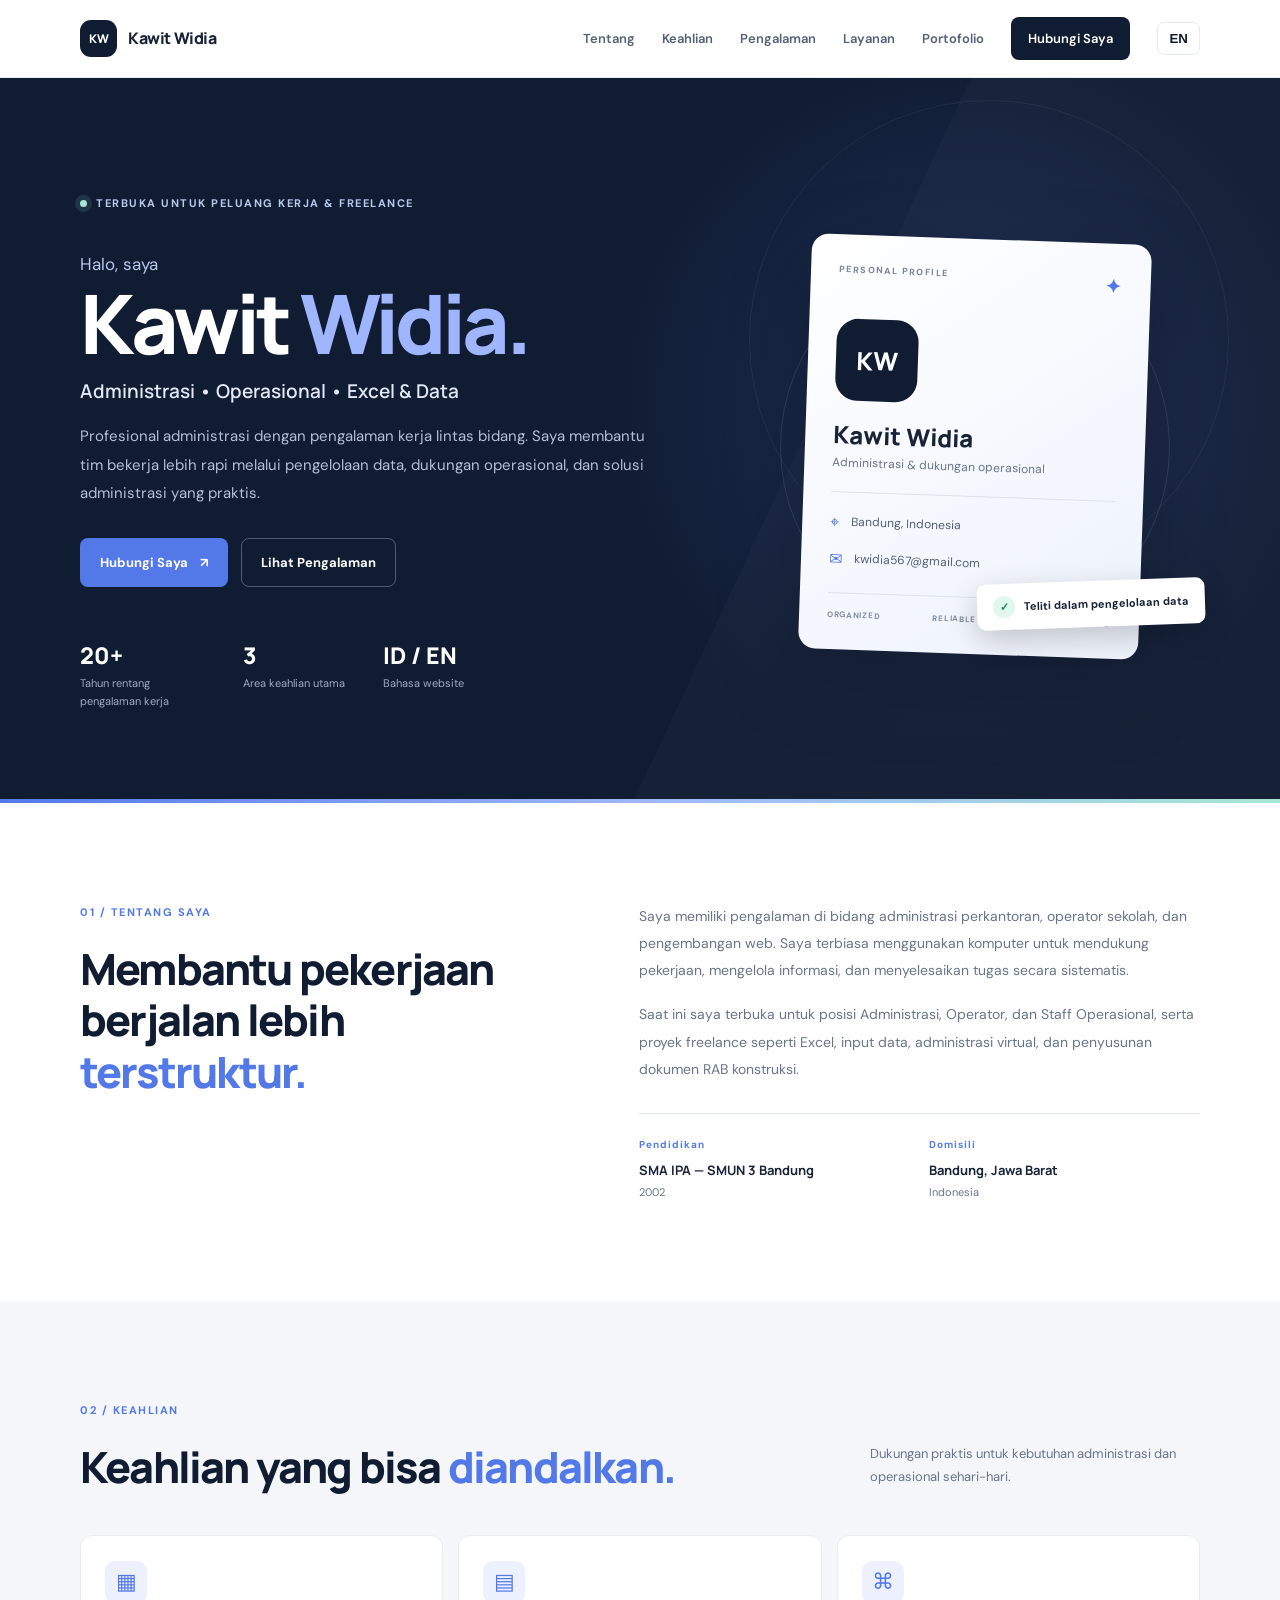
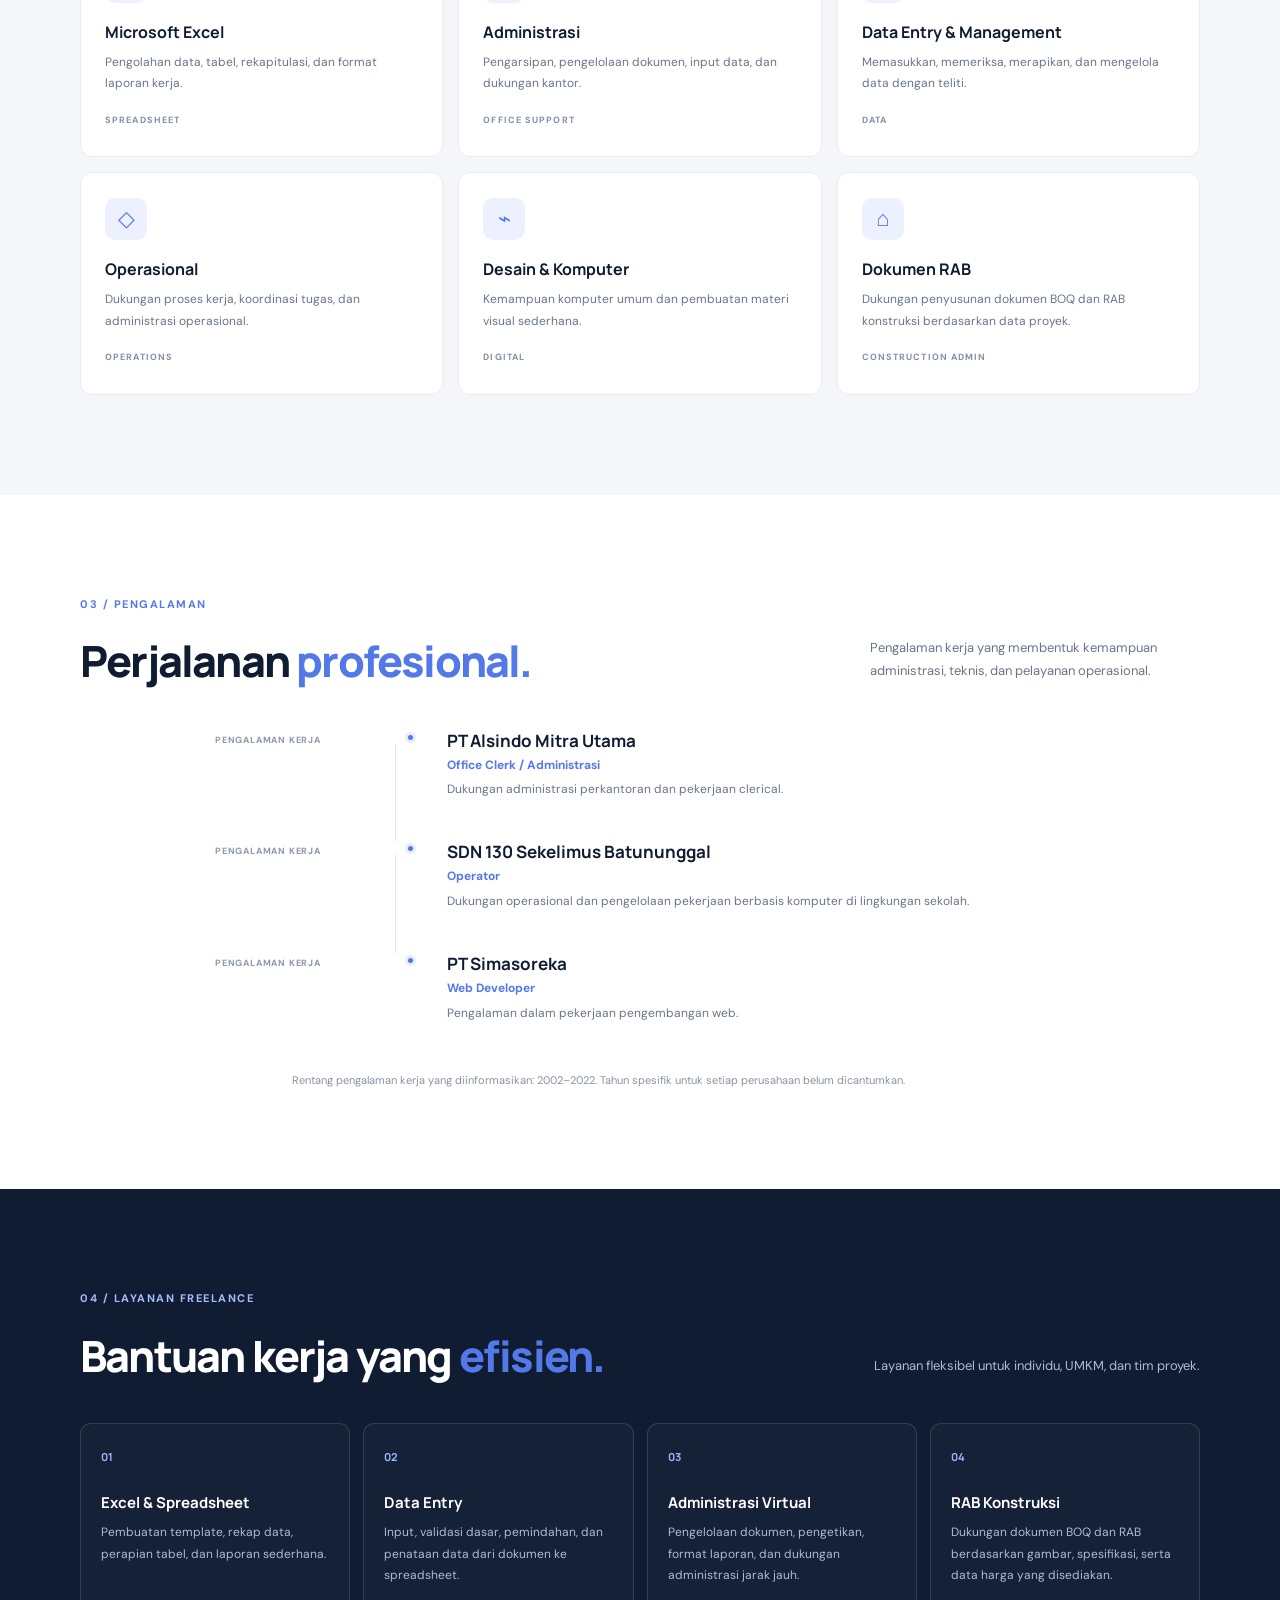
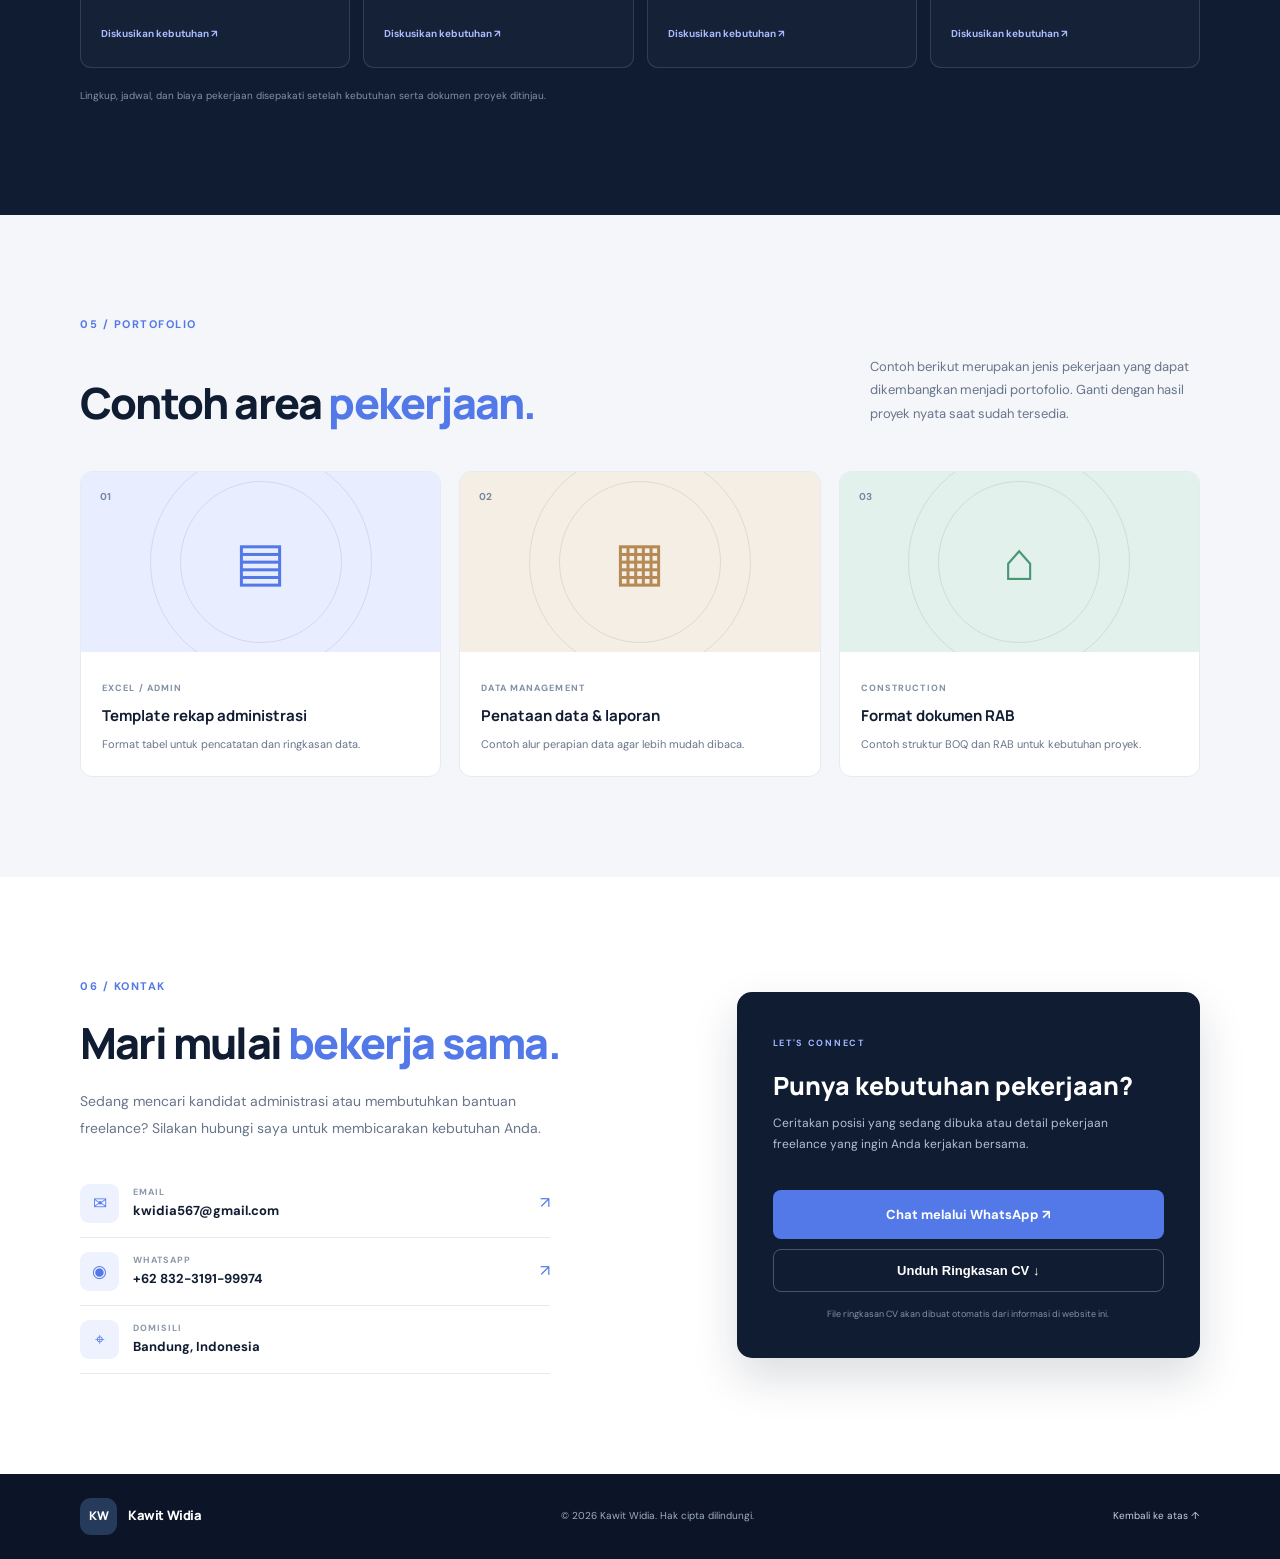
==== index.html @ 88324a98 "Add files via upload" ====
<!DOCTYPE html>
<html lang="id">
<head>
  <meta charset="UTF-8">
  <meta name="viewport" content="width=device-width, initial-scale=1.0">
  <meta name="description" content="Website pribadi Kawit Widia — Administrasi, Excel, data entry, operasional, dan layanan RAB konstruksi.">
  <meta name="theme-color" content="#101c32">
  <title>Kawit Widia | Personal Portfolio</title>
  <link rel="preconnect" href="https://fonts.googleapis.com">
  <link rel="preconnect" href="https://fonts.gstatic.com" crossorigin>
  <link href="https://fonts.googleapis.com/css2?family=DM+Sans:wght@400;500;600;700&family=Manrope:wght@400;500;600;700;800&display=swap" rel="stylesheet">
  <link rel="stylesheet" href="style.css">
</head>
<body>
  <header class="site-header">
    <nav class="nav container" aria-label="Navigasi utama">
      <a class="brand" href="#home"><span class="brand-mark">KW</span><span>Kawit Widia</span></a>
      <button class="menu-toggle" id="menuToggle" aria-label="Buka navigasi" aria-expanded="false">☰</button>
      <div class="nav-links" id="navLinks">
        <a href="#about" data-i18n="navAbout">Tentang</a>
        <a href="#skills" data-i18n="navSkills">Keahlian</a>
        <a href="#experience" data-i18n="navExperience">Pengalaman</a>
        <a href="#services" data-i18n="navServices">Layanan</a>
        <a href="#portfolio" data-i18n="navPortfolio">Portofolio</a>
        <a href="#contact" class="nav-contact" data-i18n="navContact">Hubungi Saya</a>
        <button class="lang-toggle" id="langToggle" type="button" aria-label="Switch language">EN</button>
      </div>
    </nav>
  </header>

  <main>
    <section class="hero" id="home">
      <div class="hero-glow"></div>
      <div class="container hero-grid">
        <div class="hero-copy">
          <p class="eyebrow"><span class="status-dot"></span><span data-i18n="availability">TERBUKA UNTUK PELUANG KERJA & FREELANCE</span></p>
          <p class="hero-kicker" data-i18n="hello">Halo, saya</p>
          <h1>Kawit <span>Widia.</span></h1>
          <h2 data-i18n="heroRole">Administrasi • Operasional • Excel & Data</h2>
          <p class="hero-desc" data-i18n="heroDesc">Profesional administrasi dengan pengalaman kerja lintas bidang. Saya membantu tim bekerja lebih rapi melalui pengelolaan data, dukungan operasional, dan solusi administrasi yang praktis.</p>
          <div class="hero-actions">
            <a class="btn btn-primary" href="#contact" data-i18n="contactMe">Hubungi Saya <span>↗</span></a>
            <a class="btn btn-outline" href="#experience" data-i18n="viewExperience">Lihat Pengalaman</a>
          </div>
          <div class="hero-meta">
            <div><strong>20+</strong><span data-i18n="yearsExperience">Tahun rentang pengalaman kerja</span></div>
            <div><strong>3</strong><span data-i18n="focusAreas">Area keahlian utama</span></div>
            <div><strong>ID / EN</strong><span data-i18n="languages">Bahasa website</span></div>
          </div>
        </div>
        <div class="hero-card-wrap">
          <div class="orbit orbit-one"></div><div class="orbit orbit-two"></div>
          <div class="profile-card">
            <div class="profile-top"><span class="mini-label">PERSONAL PROFILE</span><span class="profile-icon">✦</span></div>
            <div class="monogram">KW</div>
            <h3>Kawit Widia</h3>
            <p data-i18n="profileTagline">Administrasi & dukungan operasional</p>
            <div class="profile-line"></div>
            <div class="profile-info"><span>⌖</span><span>Bandung, Indonesia</span></div>
            <div class="profile-info"><span>✉</span><span>kwidia567@gmail.com</span></div>
            <div class="profile-footer"><span>ORGANIZED</span><span>RELIABLE</span><span>DETAIL-ORIENTED</span></div>
          </div>
          <div class="floating-note"><span class="note-check">✓</span><span data-i18n="detailNote">Teliti dalam pengelolaan data</span></div>
        </div>
      </div>
      <div class="hero-bottom-line"></div>
    </section>

    <section class="section" id="about">
      <div class="container two-col">
        <div>
          <p class="section-label">01 / <span data-i18n="aboutLabel">TENTANG SAYA</span></p>
          <h2 class="section-title" data-i18n="aboutTitle">Membantu pekerjaan berjalan lebih <em>terstruktur.</em></h2>
        </div>
        <div class="about-content">
          <p data-i18n="aboutText">Saya memiliki pengalaman di bidang administrasi perkantoran, operator sekolah, dan pengembangan web. Saya terbiasa menggunakan komputer untuk mendukung pekerjaan, mengelola informasi, dan menyelesaikan tugas secara sistematis.</p>
          <p data-i18n="aboutText2">Saat ini saya terbuka untuk posisi Administrasi, Operator, dan Staff Operasional, serta proyek freelance seperti Excel, input data, administrasi virtual, dan penyusunan dokumen RAB konstruksi.</p>
          <div class="about-facts">
            <div><span class="fact-label" data-i18n="education">Pendidikan</span><strong>SMA IPA — SMUN 3 Bandung</strong><small>2002</small></div>
            <div><span class="fact-label" data-i18n="location">Domisili</span><strong>Bandung, Jawa Barat</strong><small>Indonesia</small></div>
          </div>
        </div>
      </div>
    </section>

    <section class="section section-soft" id="skills">
      <div class="container">
        <p class="section-label">02 / <span data-i18n="skillsLabel">KEAHLIAN</span></p>
        <div class="section-heading-row"><h2 class="section-title" data-i18n="skillsTitle">Keahlian yang bisa <em>diandalkan.</em></h2><p data-i18n="skillsIntro">Dukungan praktis untuk kebutuhan administrasi dan operasional sehari-hari.</p></div>
        <div class="skills-grid">
          <article class="skill-card"><div class="skill-icon">▦</div><h3>Microsoft Excel</h3><p data-i18n="excelDesc">Pengolahan data, tabel, rekapitulasi, dan format laporan kerja.</p><span class="skill-tag">SPREADSHEET</span></article>
          <article class="skill-card"><div class="skill-icon">▤</div><h3 data-i18n="adminTitle">Administrasi</h3><p data-i18n="adminDesc">Pengarsipan, pengelolaan dokumen, input data, dan dukungan kantor.</p><span class="skill-tag">OFFICE SUPPORT</span></article>
          <article class="skill-card"><div class="skill-icon">⌘</div><h3 data-i18n="dataTitle">Data Entry & Management</h3><p data-i18n="dataDesc">Memasukkan, memeriksa, merapikan, dan mengelola data dengan teliti.</p><span class="skill-tag">DATA</span></article>
          <article class="skill-card"><div class="skill-icon">◇</div><h3 data-i18n="opsTitle">Operasional</h3><p data-i18n="opsDesc">Dukungan proses kerja, koordinasi tugas, dan administrasi operasional.</p><span class="skill-tag">OPERATIONS</span></article>
          <article class="skill-card"><div class="skill-icon">⌁</div><h3 data-i18n="designTitle">Desain & Komputer</h3><p data-i18n="designDesc">Kemampuan komputer umum dan pembuatan materi visual sederhana.</p><span class="skill-tag">DIGITAL</span></article>
          <article class="skill-card"><div class="skill-icon">⌂</div><h3 data-i18n="rabTitle">Dokumen RAB</h3><p data-i18n="rabDesc">Dukungan penyusunan dokumen BOQ dan RAB konstruksi berdasarkan data proyek.</p><span class="skill-tag">CONSTRUCTION ADMIN</span></article>
        </div>
      </div>
    </section>

    <section class="section" id="experience">
      <div class="container">
        <p class="section-label">03 / <span data-i18n="experienceLabel">PENGALAMAN</span></p>
        <div class="section-heading-row"><h2 class="section-title" data-i18n="experienceTitle">Perjalanan <em>profesional.</em></h2><p data-i18n="experienceIntro">Pengalaman kerja yang membentuk kemampuan administrasi, teknis, dan pelayanan operasional.</p></div>
        <div class="timeline">
          <article class="timeline-item"><div class="timeline-date">PENGALAMAN KERJA</div><div class="timeline-marker"></div><div class="timeline-body"><h3>PT Alsindo Mitra Utama</h3><p class="job-title" data-i18n="jobAdmin">Office Clerk / Administrasi</p><p data-i18n="jobAdminDesc">Dukungan administrasi perkantoran dan pekerjaan clerical.</p></div></article>
          <article class="timeline-item"><div class="timeline-date">PENGALAMAN KERJA</div><div class="timeline-marker"></div><div class="timeline-body"><h3>SDN 130 Sekelimus Batununggal</h3><p class="job-title">Operator</p><p data-i18n="jobOperatorDesc">Dukungan operasional dan pengelolaan pekerjaan berbasis komputer di lingkungan sekolah.</p></div></article>
          <article class="timeline-item"><div class="timeline-date">PENGALAMAN KERJA</div><div class="timeline-marker"></div><div class="timeline-body"><h3>PT Simasoreka</h3><p class="job-title" data-i18n="jobWeb">Web Developer</p><p data-i18n="jobWebDesc">Pengalaman dalam pekerjaan pengembangan web.</p></div></article>
        </div>
        <p class="timeline-note" data-i18n="dateNote">Rentang pengalaman kerja yang diinformasikan: 2002–2022. Tahun spesifik untuk setiap perusahaan belum dicantumkan.</p>
      </div>
    </section>

    <section class="section section-dark" id="services">
      <div class="container">
        <p class="section-label section-label-light">04 / <span data-i18n="servicesLabel">LAYANAN FREELANCE</span></p>
        <div class="section-heading-row"><h2 class="section-title light-title" data-i18n="servicesTitle">Bantuan kerja yang <em>efisien.</em></h2><p class="light-copy" data-i18n="servicesIntro">Layanan fleksibel untuk individu, UMKM, dan tim proyek.</p></div>
        <div class="services-grid">
          <article class="service-card"><span class="service-number">01</span><h3>Excel & Spreadsheet</h3><p data-i18n="serviceExcel">Pembuatan template, rekap data, perapian tabel, dan laporan sederhana.</p><a href="#contact" data-i18n="askService">Diskusikan kebutuhan ↗</a></article>
          <article class="service-card"><span class="service-number">02</span><h3>Data Entry</h3><p data-i18n="serviceData">Input, validasi dasar, pemindahan, dan penataan data dari dokumen ke spreadsheet.</p><a href="#contact" data-i18n="askService">Diskusikan kebutuhan ↗</a></article>
          <article class="service-card"><span class="service-number">03</span><h3>Administrasi Virtual</h3><p data-i18n="serviceAdmin">Pengelolaan dokumen, pengetikan, format laporan, dan dukungan administrasi jarak jauh.</p><a href="#contact" data-i18n="askService">Diskusikan kebutuhan ↗</a></article>
          <article class="service-card"><span class="service-number">04</span><h3>RAB Konstruksi</h3><p data-i18n="serviceRab">Dukungan dokumen BOQ dan RAB berdasarkan gambar, spesifikasi, serta data harga yang disediakan.</p><a href="#contact" data-i18n="askService">Diskusikan kebutuhan ↗</a></article>
        </div>
        <p class="service-disclaimer" data-i18n="serviceDisclaimer">Lingkup, jadwal, dan biaya pekerjaan disepakati setelah kebutuhan serta dokumen proyek ditinjau.</p>
      </div>
    </section>

    <section class="section section-soft" id="portfolio">
      <div class="container">
        <p class="section-label">05 / <span data-i18n="portfolioLabel">PORTOFOLIO</span></p>
        <div class="section-heading-row"><h2 class="section-title" data-i18n="portfolioTitle">Contoh area <em>pekerjaan.</em></h2><p data-i18n="portfolioIntro">Contoh berikut merupakan jenis pekerjaan yang dapat dikembangkan menjadi portofolio. Ganti dengan hasil proyek nyata saat sudah tersedia.</p></div>
        <div class="portfolio-grid">
          <article class="portfolio-card"><div class="portfolio-visual visual-blue"><span>01</span><div class="sheet-icon">▤</div></div><div class="portfolio-info"><span class="portfolio-type">EXCEL / ADMIN</span><h3 data-i18n="portfolioExcel">Template rekap administrasi</h3><p data-i18n="portfolioExcelDesc">Format tabel untuk pencatatan dan ringkasan data.</p></div></article>
          <article class="portfolio-card"><div class="portfolio-visual visual-sand"><span>02</span><div class="sheet-icon">▦</div></div><div class="portfolio-info"><span class="portfolio-type">DATA MANAGEMENT</span><h3 data-i18n="portfolioData">Penataan data & laporan</h3><p data-i18n="portfolioDataDesc">Contoh alur perapian data agar lebih mudah dibaca.</p></div></article>
          <article class="portfolio-card"><div class="portfolio-visual visual-green"><span>03</span><div class="sheet-icon">⌂</div></div><div class="portfolio-info"><span class="portfolio-type">CONSTRUCTION</span><h3 data-i18n="portfolioRab">Format dokumen RAB</h3><p data-i18n="portfolioRabDesc">Contoh struktur BOQ dan RAB untuk kebutuhan proyek.</p></div></article>
        </div>
      </div>
    </section>

    <section class="section contact-section" id="contact">
      <div class="container contact-grid">
        <div><p class="section-label">06 / <span data-i18n="contactLabel">KONTAK</span></p><h2 class="section-title" data-i18n="contactTitle">Mari mulai <em>bekerja sama.</em></h2><p class="contact-intro" data-i18n="contactIntro">Sedang mencari kandidat administrasi atau membutuhkan bantuan freelance? Silakan hubungi saya untuk membicarakan kebutuhan Anda.</p>
          <div class="contact-list"><a href="mailto:kwidia567@gmail.com"><span class="contact-symbol">✉</span><span><small>EMAIL</small><strong>kwidia567@gmail.com</strong></span><span class="arrow">↗</span></a><a href="https://wa.me/62832319199974" target="_blank" rel="noopener"><span class="contact-symbol">◉</span><span><small>WHATSAPP</small><strong>+62 832-3191-99974</strong></span><span class="arrow">↗</span></a><div><span class="contact-symbol">⌖</span><span><small data-i18n="location">DOMISILI</small><strong>Bandung, Indonesia</strong></span></div></div>
        </div>
        <div class="contact-panel"><span class="panel-kicker">LET'S CONNECT</span><h3 data-i18n="panelTitle">Punya kebutuhan pekerjaan?</h3><p data-i18n="panelText">Ceritakan posisi yang sedang dibuka atau detail pekerjaan freelance yang ingin Anda kerjakan bersama.</p><a class="btn btn-primary btn-wide" href="https://wa.me/62832319199974?text=Halo%20Kawit%2C%20saya%20ingin%20berdiskusi%20tentang%20peluang%20kerja%20atau%20layanan%20freelance." target="_blank" rel="noopener" data-i18n="chatWhatsapp">Chat melalui WhatsApp ↗</a><button class="btn btn-outline btn-wide download-btn" id="downloadCv" type="button" data-i18n="downloadCv">Unduh Ringkasan CV ↓</button><small class="panel-foot" data-i18n="cvNote">File ringkasan CV akan dibuat otomatis dari informasi di website ini.</small></div>
      </div>
    </section>
  </main>

  <footer class="footer"><div class="container footer-inner"><a class="brand footer-brand" href="#home"><span class="brand-mark">KW</span><span>Kawit Widia</span></a><p>© <span id="year"></span> Kawit Widia. <span data-i18n="rights">Hak cipta dilindungi.</span></p><a href="#home" class="back-top" data-i18n="backTop">Kembali ke atas ↑</a></div></footer>
  <script src="script.js"></script>
</body>
</html>
---- style.css ----
@import url('https://fonts.googleapis.com/css2?family=DM+Sans:wght@400;500;600;700&family=Manrope:wght@400;500;600;700;800&display=swap');
:root{--navy:#101c32;--navy2:#172943;--ink:#182338;--muted:#68758a;--blue:#5379e8;--pale:#f4f6fa;--line:#e5e9f0;--white:#fff;--mint:#a7e6d2}
*{box-sizing:border-box}html{scroll-behavior:smooth;scroll-padding-top:90px}body{margin:0;font-family:'DM Sans',sans-serif;color:var(--ink);line-height:1.65}a{color:inherit;text-decoration:none}.container{width:min(1120px,calc(100% - 48px));margin:auto}.site-header{height:78px;background:rgba(255,255,255,.94);backdrop-filter:blur(16px);position:sticky;top:0;z-index:20;border-bottom:1px solid rgba(229,233,240,.8)}.nav{height:100%;display:flex;align-items:center;justify-content:space-between}.brand{display:flex;align-items:center;gap:11px;font-family:Manrope,sans-serif;font-weight:800;letter-spacing:-.4px}.brand-mark{width:37px;height:37px;background:var(--navy);color:white;display:grid;place-items:center;border-radius:11px;font-size:12px;letter-spacing:0}.nav-links{display:flex;align-items:center;gap:27px;font-size:13px;font-weight:600;color:#536075}.nav-links a:hover{color:var(--blue)}.nav-links .nav-contact{background:var(--navy);color:white;padding:11px 17px;border-radius:8px}.nav-links .nav-contact:hover{background:var(--blue);color:white}.lang-toggle{border:1px solid var(--line);background:white;border-radius:7px;padding:8px 11px;font-weight:700;color:var(--navy);cursor:pointer}.menu-toggle{display:none;background:none;border:0;font-size:24px;color:var(--navy)}
.hero{background:var(--navy);color:white;position:relative;overflow:hidden;padding:105px 0 92px}.hero:before{content:"";position:absolute;inset:0;background:radial-gradient(circle at 75% 45%,rgba(83,121,232,.2),transparent 35%),linear-gradient(115deg,transparent 60%,rgba(255,255,255,.025) 60%)}.hero-glow{position:absolute;width:480px;height:480px;border:1px solid rgba(255,255,255,.06);border-radius:50%;right:4%;top:3%}.hero-grid{position:relative;display:grid;grid-template-columns:1.15fr .85fr;align-items:center;gap:60px}.eyebrow,.section-label{font-size:11px;letter-spacing:1.5px;font-weight:700}.eyebrow{color:#b9c8ed;display:flex;align-items:center;gap:9px}.status-dot{width:7px;height:7px;background:var(--mint);border-radius:50%;box-shadow:0 0 0 5px rgba(167,230,210,.12)}.hero-kicker{color:#b9c8ed;margin:38px 0 0;font-size:17px}.hero h1{font:800 clamp(52px,7vw,82px)/1.05 Manrope,sans-serif;letter-spacing:-4px;margin:2px 0 12px}.hero h1 span{color:#9fb6ff}.hero h2{font:600 19px Manrope,sans-serif;color:#e2e8f6;margin:0 0 18px}.hero-desc{color:#b4c0d3;max-width:590px;font-size:15px;line-height:1.9}.hero-actions{display:flex;gap:13px;margin-top:30px;flex-wrap:wrap}.btn{display:inline-flex;align-items:center;justify-content:center;gap:12px;border-radius:8px;padding:13px 19px;font-size:13px;font-weight:700;border:1px solid transparent;cursor:pointer;transition:.2s}.btn-primary{background:var(--blue);color:white}.btn-primary:hover{background:#4167d4;transform:translateY(-2px)}.btn-outline{border-color:rgba(255,255,255,.28);color:white;background:transparent}.btn-outline:hover{border-color:white;background:rgba(255,255,255,.06)}.hero-meta{display:flex;gap:38px;margin-top:52px}.hero-meta div{display:flex;flex-direction:column;gap:3px}.hero-meta strong{font:800 23px Manrope;color:white}.hero-meta span{font-size:11px;color:#9eacc2;max-width:125px}.hero-card-wrap{min-height:390px;display:grid;place-items:center;position:relative}.orbit{position:absolute;border:1px solid rgba(163,184,236,.16);border-radius:50%;width:390px;height:390px}.orbit-two{width:315px;height:315px;border-style:dashed}.profile-card{position:relative;width:min(340px,100%);padding:28px;background:linear-gradient(145deg,#fff,#edf2fc);color:var(--ink);border-radius:17px;box-shadow:0 28px 80px rgba(0,0,0,.25);transform:rotate(2deg)}.profile-top{display:flex;justify-content:space-between;color:#77849a;font-size:9px;letter-spacing:1.4px;font-weight:700}.profile-icon{font-size:19px;color:var(--blue)}.monogram{width:82px;height:82px;border-radius:22px;background:var(--navy);color:white;display:grid;place-items:center;font:800 25px Manrope;margin:25px 0 17px}.profile-card h3{font:800 24px Manrope;margin:0}.profile-card>p{margin:3px 0 18px;color:#69768b;font-size:12px}.profile-line{height:1px;background:#dce2ec;margin-bottom:17px}.profile-info{display:flex;gap:12px;align-items:center;font-size:12px;color:#536075;margin:10px 0}.profile-info span:first-child{color:var(--blue);font-size:16px}.profile-footer{display:flex;justify-content:space-between;border-top:1px solid #dce2ec;padding-top:15px;margin-top:20px;font-size:8px;letter-spacing:.7px;color:#7e8ba0;font-weight:700}.floating-note{position:absolute;bottom:27px;right:-5px;background:white;color:var(--ink);padding:12px 16px;border-radius:9px;box-shadow:0 10px 30px #0003;font-size:11px;font-weight:700;display:flex;align-items:center;gap:9px;transform:rotate(-2deg)}.note-check{background:#dff7ed;color:#17835e;width:22px;height:22px;border-radius:50%;display:grid;place-items:center}.hero-bottom-line{position:absolute;bottom:0;left:0;width:100%;height:4px;background:linear-gradient(90deg,var(--blue),#9fb6ff,var(--mint))}
.section{padding:100px 0}.section-label{color:var(--blue);margin:0 0 22px}.section-title{font:800 clamp(30px,4vw,43px)/1.2 Manrope,sans-serif;letter-spacing:-1.8px;margin:0;color:var(--navy)}.section-title em{font-style:normal;color:var(--blue)}.two-col{display:grid;grid-template-columns:.9fr 1.1fr;gap:100px}.about-content>p{color:var(--muted);font-size:14px;line-height:1.95;margin:0 0 17px}.about-facts{display:grid;grid-template-columns:1fr 1fr;gap:18px;margin-top:30px;padding-top:23px;border-top:1px solid var(--line)}.about-facts div{display:flex;flex-direction:column}.fact-label{font-size:10px;color:var(--blue);font-weight:700;letter-spacing:1px;margin-bottom:7px}.about-facts strong{font:700 13px Manrope}.about-facts small{font-size:11px;color:var(--muted);margin-top:4px}.section-soft{background:var(--pale)}.section-heading-row{display:flex;align-items:end;justify-content:space-between;gap:50px;margin-bottom:42px}.section-heading-row>p{max-width:330px;color:var(--muted);font-size:13px;margin:0 0 4px;line-height:1.8}.skills-grid{display:grid;grid-template-columns:repeat(3,1fr);gap:15px}.skill-card{background:white;border:1px solid #e9edf3;border-radius:12px;padding:25px 24px;min-height:220px;transition:.2s}.skill-card:hover,.portfolio-card:hover{transform:translateY(-4px);box-shadow:0 15px 35px rgba(22,39,68,.07)}.skill-icon{width:42px;height:42px;background:#edf1ff;color:var(--blue);border-radius:10px;display:grid;place-items:center;font-size:22px;margin-bottom:18px}.skill-card h3,.service-card h3,.portfolio-info h3{font:700 16px Manrope;margin:0 0 9px;color:var(--navy)}.skill-card p,.service-card p,.portfolio-info p{font-size:12px;color:var(--muted);line-height:1.8;margin:0}.skill-tag,.portfolio-type{display:inline-block;margin-top:18px;font-size:9px;letter-spacing:1.1px;color:#8190a7;font-weight:700}
.timeline{max-width:850px;margin:10px auto 0}.timeline-item{display:grid;grid-template-columns:170px 22px 1fr;gap:20px;position:relative;padding-bottom:35px}.timeline-item:not(:last-child):after{content:"";position:absolute;left:180px;top:15px;bottom:-1px;width:1px;background:#dfe5ee}.timeline-date{font-size:9px;letter-spacing:.8px;color:#8b97a9;font-weight:700;padding-top:4px}.timeline-marker{width:11px;height:11px;border-radius:50%;background:var(--blue);border:3px solid #e9edff;position:relative;z-index:1;margin-top:3px}.timeline-body h3{font:700 17px Manrope;margin:0;color:var(--navy)}.job-title{font-size:12px;color:var(--blue);font-weight:700;margin:4px 0}.timeline-body>p:last-child{font-size:12px;color:var(--muted);margin:5px 0}.timeline-note{font-size:11px;color:#8792a3;margin:8px 0 0 212px}
.section-dark{background:#101c32;color:white}.section-label-light{color:#a8bcff}.light-title{color:white}.light-copy{color:#aebbd0!important}.services-grid{display:grid;grid-template-columns:repeat(4,1fr);gap:13px}.service-card{border:1px solid rgba(255,255,255,.13);padding:25px 20px;border-radius:11px;min-height:245px;background:rgba(255,255,255,.025);display:flex;flex-direction:column}.service-number{font:700 11px Manrope;color:#9fb6ff;margin-bottom:28px}.service-card h3{color:white;font-size:15px}.service-card p{color:#aebbd0;flex:1}.service-card a{font-size:10px;color:#a8bcff;font-weight:700;margin-top:23px}.service-card a:hover{color:white}.service-disclaimer{font-size:10px;color:#8292ac;margin-top:20px}
.portfolio-grid{display:grid;grid-template-columns:repeat(3,1fr);gap:18px}.portfolio-card{background:white;border:1px solid #e6eaf1;border-radius:12px;overflow:hidden;transition:.2s}.portfolio-visual{height:180px;position:relative;display:grid;place-items:center;overflow:hidden}.portfolio-visual:before,.portfolio-visual:after{content:"";position:absolute;border:1px solid rgba(23,41,67,.1);width:220px;height:220px;border-radius:50%}.portfolio-visual:after{width:160px;height:160px}.visual-blue{background:#e8edff}.visual-sand{background:#f4eee5}.visual-green{background:#e2f1eb}.portfolio-visual>span{position:absolute;top:17px;left:19px;font-size:10px;font-weight:700;color:#7786a1}.sheet-icon{font-size:54px;color:#5379e8;z-index:1}.visual-sand .sheet-icon{color:#b58a55}.visual-green .sheet-icon{color:#4a9677}.portfolio-info{padding:21px}.portfolio-info .portfolio-type{margin:0 0 9px}.portfolio-info h3{font-size:15px}.portfolio-info p{font-size:11px}
.contact-section{background:white}.contact-grid{display:grid;grid-template-columns:1.1fr .9fr;gap:90px;align-items:center}.contact-intro{max-width:500px;color:var(--muted);font-size:14px;line-height:1.9;margin:20px 0 28px}.contact-list{max-width:470px}.contact-list>a,.contact-list>div{display:flex;align-items:center;gap:14px;padding:14px 0;border-bottom:1px solid var(--line)}.contact-symbol{width:39px;height:39px;background:#eef2ff;color:var(--blue);border-radius:9px;display:grid;place-items:center;font-size:17px}.contact-list a>span:nth-child(2),.contact-list>div>span:nth-child(2){display:flex;flex-direction:column;flex:1}.contact-list small{font-size:9px;color:#8b97a9;letter-spacing:1px;font-weight:700}.contact-list strong{font-size:13px;color:var(--navy)}.arrow{color:var(--blue)}.contact-panel{background:var(--navy);color:white;padding:36px;border-radius:15px;box-shadow:0 20px 45px rgba(16,28,50,.15)}.panel-kicker{font-size:9px;letter-spacing:1.7px;color:#9fb6ff;font-weight:700}.contact-panel h3{font:800 25px/1.3 Manrope;margin:16px 0 10px}.contact-panel p{font-size:12px;color:#b4c0d3;line-height:1.8;margin:0 0 24px}.btn-wide{width:100%;margin-top:10px}.contact-panel .btn-outline{border-color:rgba(255,255,255,.25)}.panel-foot{display:block;text-align:center;color:#8292ac;font-size:9px;margin-top:15px}.footer{background:#0b1527;color:#9eacc2;padding:24px 0}.footer-inner{display:flex;align-items:center;justify-content:space-between;gap:20px}.footer-brand{color:white;font-size:13px}.footer-brand .brand-mark{background:#263a5c}.footer p,.back-top{font-size:10px}.back-top{color:#c4d0e4}.back-top:hover{color:white}
@media(max-width:900px){.nav-links{gap:15px}.hero-grid{gap:25px}.two-col,.contact-grid{gap:45px}.services-grid{grid-template-columns:repeat(2,1fr)}}
@media(max-width:700px){.container{width:min(100% - 34px,540px)}.site-header{height:68px}.menu-toggle{display:block}.nav-links{display:none;position:absolute;top:68px;left:0;right:0;background:white;padding:20px 24px 25px;box-shadow:0 15px 20px #17294312;flex-direction:column;align-items:stretch;gap:17px}.nav-links.open{display:flex}.nav-links .nav-contact{text-align:center}.lang-toggle{align-self:flex-start}.hero{padding:72px 0 65px}.hero-grid{grid-template-columns:1fr;gap:35px}.hero h1{font-size:58px;letter-spacing:-3px}.hero-kicker{margin-top:28px}.hero-meta{gap:20px;margin-top:38px}.hero-meta strong{font-size:20px}.hero-card-wrap{min-height:355px}.orbit{width:330px;height:330px}.orbit-two{width:275px;height:275px}.profile-card{width:300px}.floating-note{right:0;bottom:13px}.section{padding:72px 0}.two-col,.contact-grid{grid-template-columns:1fr;gap:25px}.section-heading-row{display:block;margin-bottom:30px}.section-heading-row>p{margin-top:15px}.skills-grid{grid-template-columns:1fr 1fr}.skill-card{padding:20px;min-height:215px}.timeline-item{grid-template-columns:1fr 18px 2fr;gap:12px}.timeline-item:not(:last-child):after{left:calc(33.333% + 5px)}.timeline-date{font-size:8px}.timeline-note{margin-left:0}.portfolio-grid{grid-template-columns:1fr}.portfolio-visual{height:155px}.contact-panel{padding:28px}.footer-inner{flex-wrap:wrap}.footer p{order:3;width:100%;margin:0}.about-facts{gap:12px}}
@media(max-width:420px){.skills-grid,.services-grid{grid-template-columns:1fr}.hero h1{font-size:50px}.hero-meta{gap:13px}.hero-meta span{font-size:10px}.timeline-item{grid-template-columns:78px 14px 1fr;gap:9px}.timeline-item:not(:last-child):after{left:84px}.timeline-body h3{font-size:14px}.timeline-date{font-size:7px}.hero-actions .btn{width:100%}}
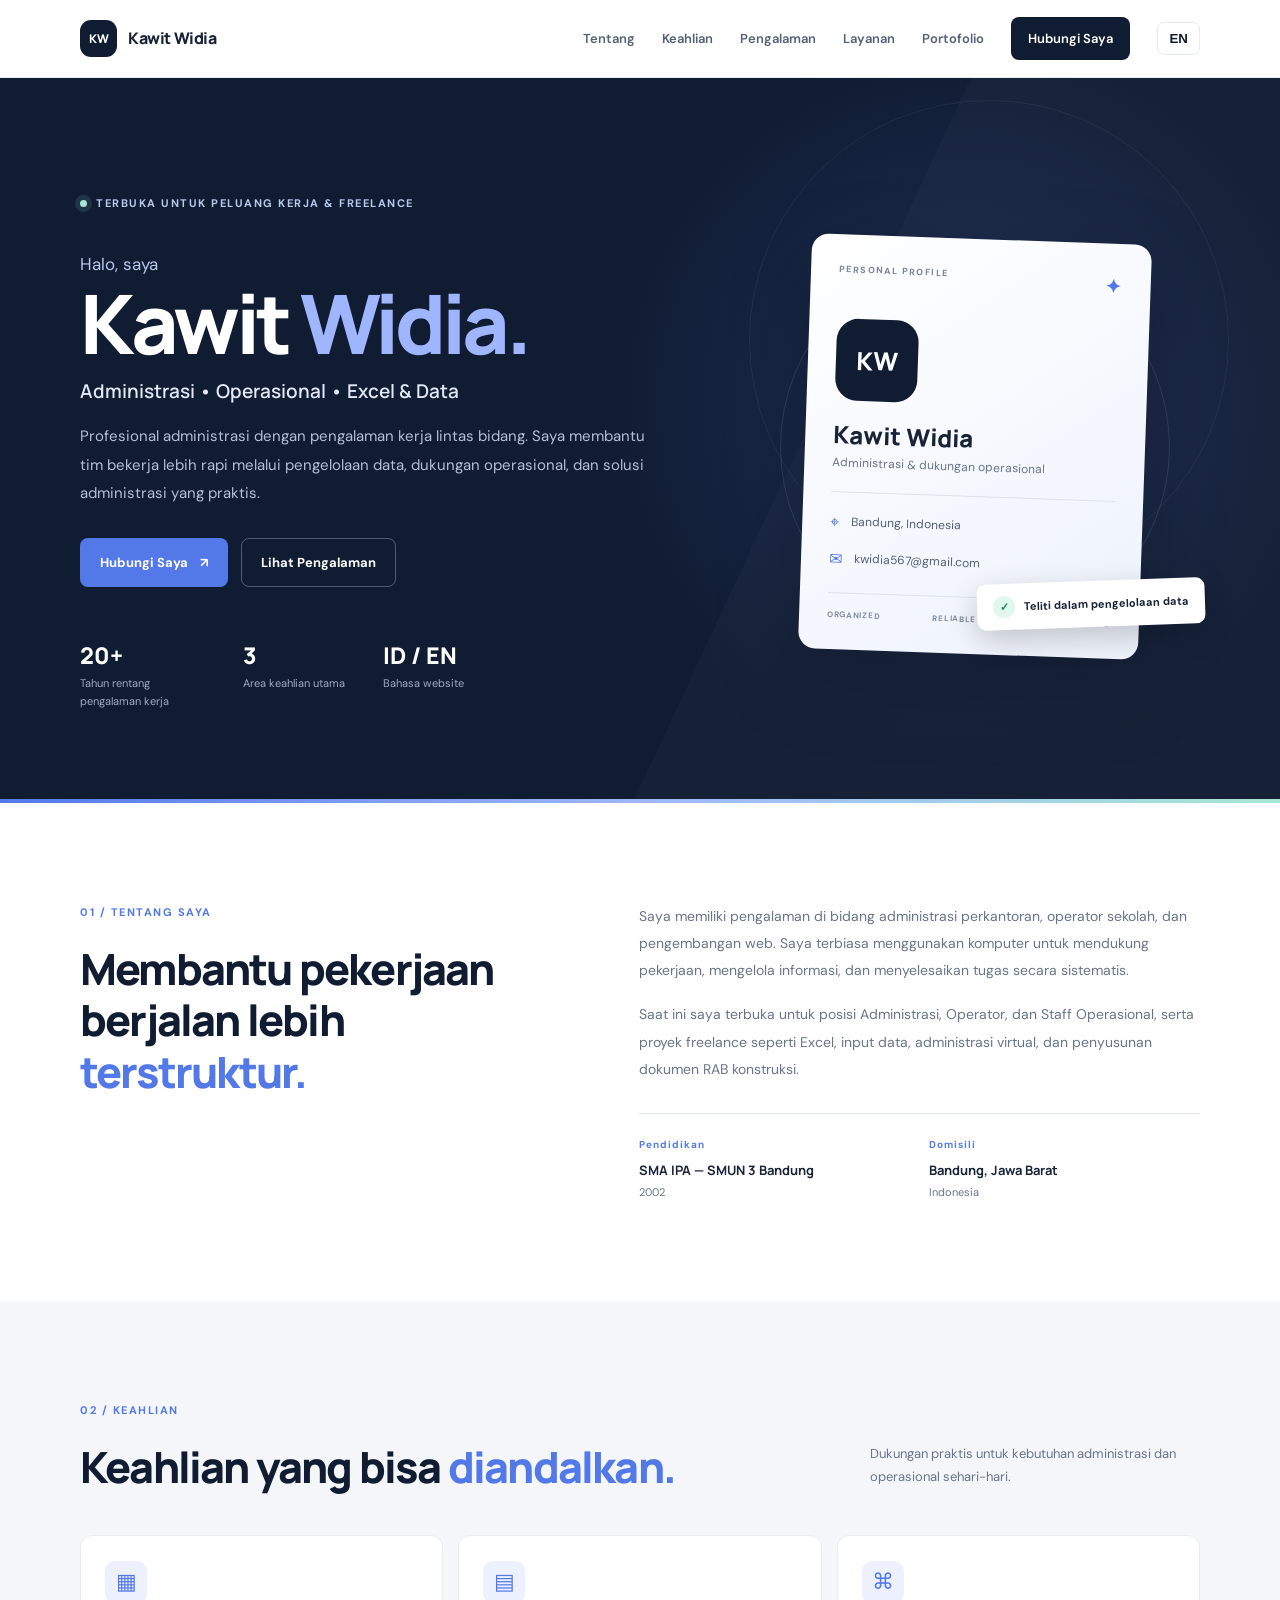
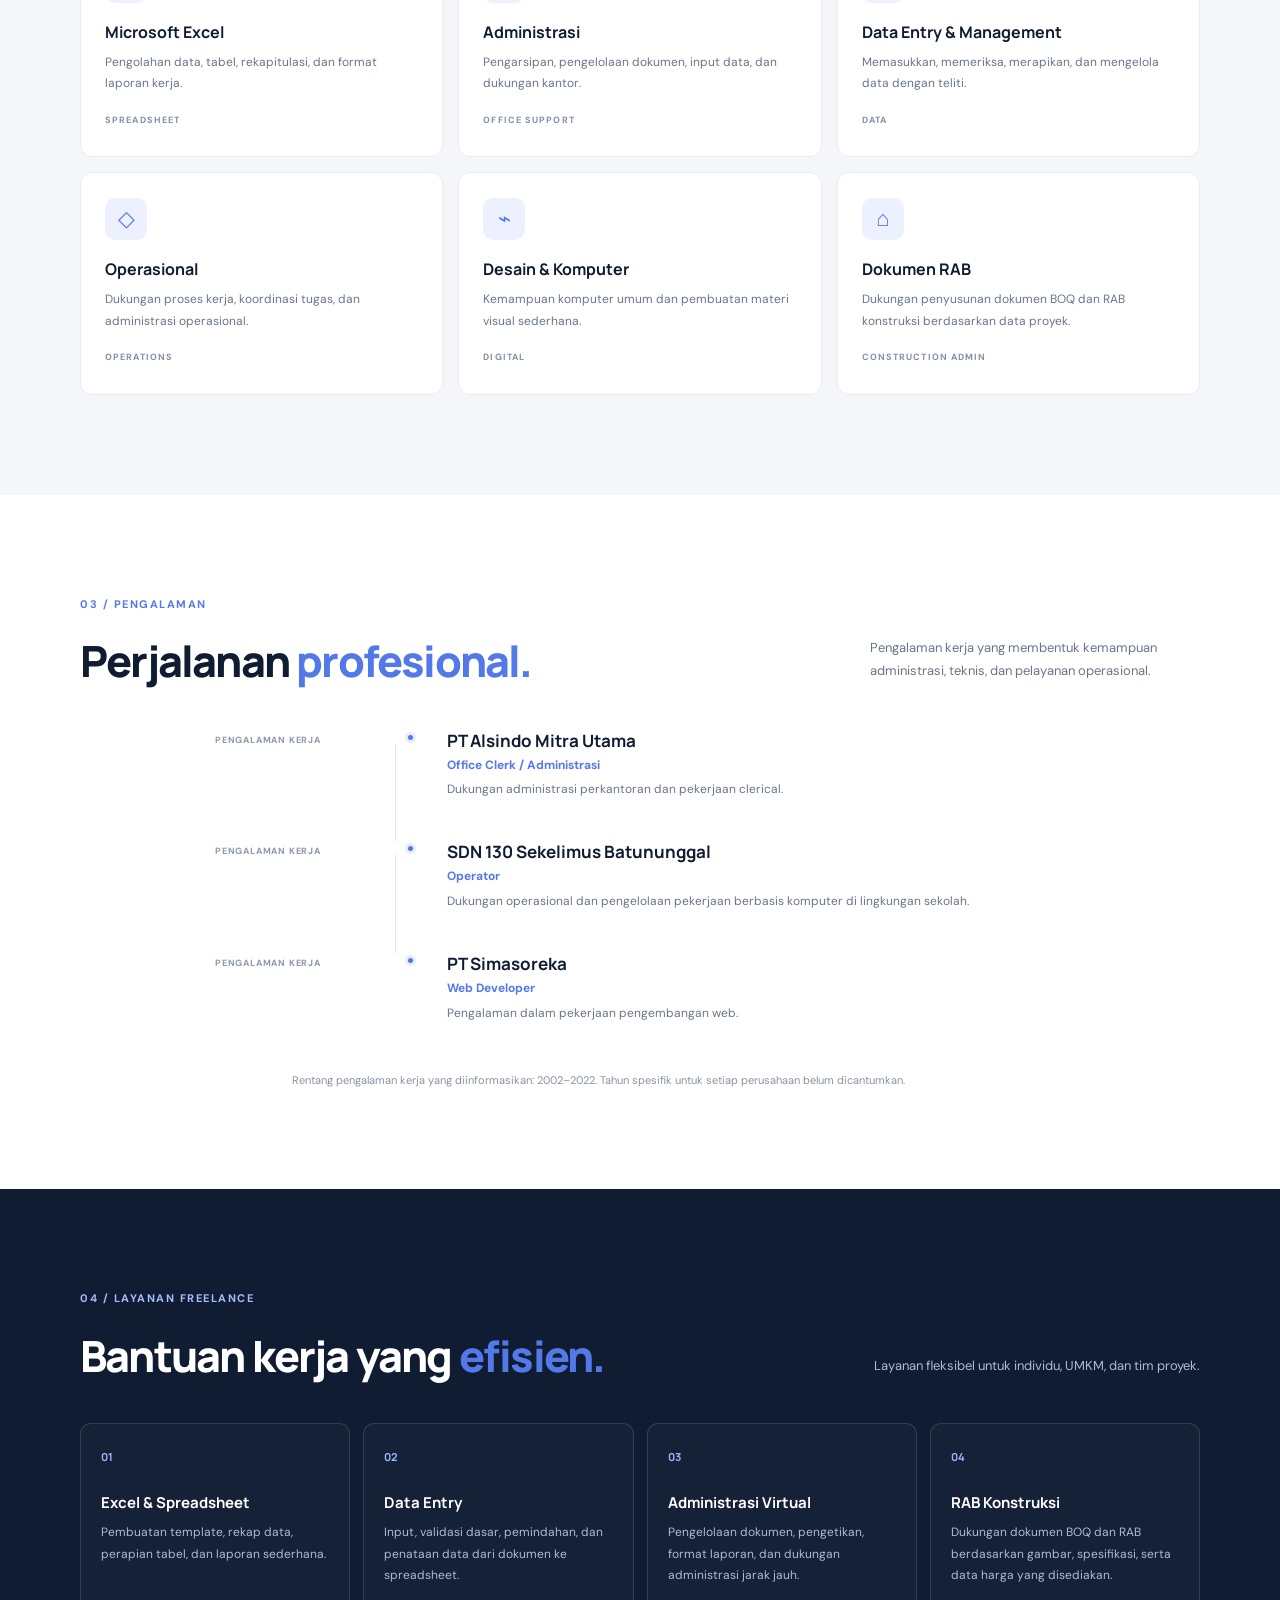
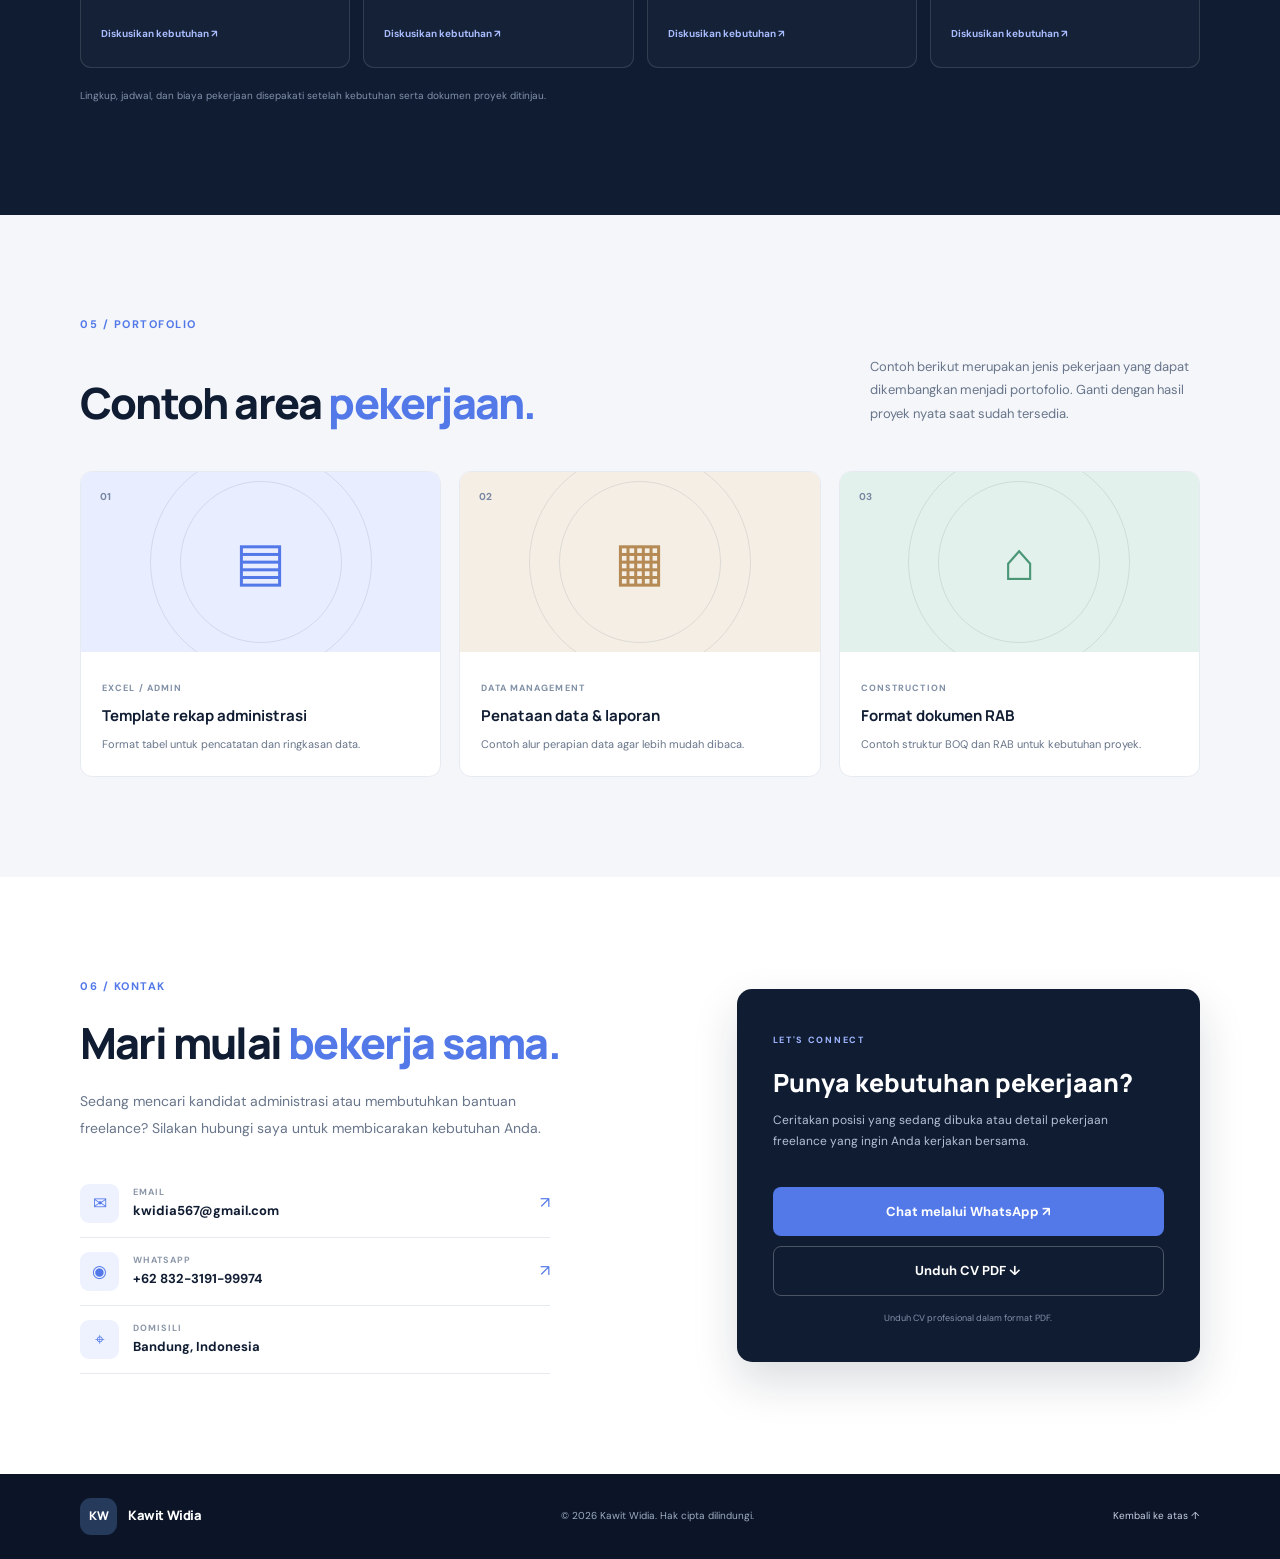
==== commit 0542d352: "Use direct PDF link for CV download" ====
--- a/index.html
+++ b/index.html
@@ -142,7 +142,7 @@
         <div><p class="section-label">06 / <span data-i18n="contactLabel">KONTAK</span></p><h2 class="section-title" data-i18n="contactTitle">Mari mulai <em>bekerja sama.</em></h2><p class="contact-intro" data-i18n="contactIntro">Sedang mencari kandidat administrasi atau membutuhkan bantuan freelance? Silakan hubungi saya untuk membicarakan kebutuhan Anda.</p>
           <div class="contact-list"><a href="mailto:kwidia567@gmail.com"><span class="contact-symbol">✉</span><span><small>EMAIL</small><strong>kwidia567@gmail.com</strong></span><span class="arrow">↗</span></a><a href="https://wa.me/62832319199974" target="_blank" rel="noopener"><span class="contact-symbol">◉</span><span><small>WHATSAPP</small><strong>+62 832-3191-99974</strong></span><span class="arrow">↗</span></a><div><span class="contact-symbol">⌖</span><span><small data-i18n="location">DOMISILI</small><strong>Bandung, Indonesia</strong></span></div></div>
         </div>
-        <div class="contact-panel"><span class="panel-kicker">LET'S CONNECT</span><h3 data-i18n="panelTitle">Punya kebutuhan pekerjaan?</h3><p data-i18n="panelText">Ceritakan posisi yang sedang dibuka atau detail pekerjaan freelance yang ingin Anda kerjakan bersama.</p><a class="btn btn-primary btn-wide" href="https://wa.me/62832319199974?text=Halo%20Kawit%2C%20saya%20ingin%20berdiskusi%20tentang%20peluang%20kerja%20atau%20layanan%20freelance." target="_blank" rel="noopener" data-i18n="chatWhatsapp">Chat melalui WhatsApp ↗</a><button class="btn btn-outline btn-wide download-btn" id="downloadCv" type="button" data-i18n="downloadCv">Unduh Ringkasan CV ↓</button><small class="panel-foot" data-i18n="cvNote">File ringkasan CV akan dibuat otomatis dari informasi di website ini.</small></div>
+        <div class="contact-panel"><span class="panel-kicker">LET'S CONNECT</span><h3 data-i18n="panelTitle">Punya kebutuhan pekerjaan?</h3><p data-i18n="panelText">Ceritakan posisi yang sedang dibuka atau detail pekerjaan freelance yang ingin Anda kerjakan bersama.</p><a class="btn btn-primary btn-wide" href="https://wa.me/62832319199974?text=Halo%20Kawit%2C%20saya%20ingin%20berdiskusi%20tentang%20peluang%20kerja%20atau%20layanan%20freelance." target="_blank" rel="noopener" data-i18n="chatWhatsapp">Chat melalui WhatsApp ↗</a><a class="btn btn-outline btn-wide download-btn" id="downloadCv" href="CV-Kawit-Widia.pdf" download="CV-Kawit-Widia.pdf" data-i18n="downloadCv">Unduh CV PDF ↓</a><small class="panel-foot" data-i18n="cvNote">Unduh CV profesional dalam format PDF.</small></div>
       </div>
     </section>
   </main>
